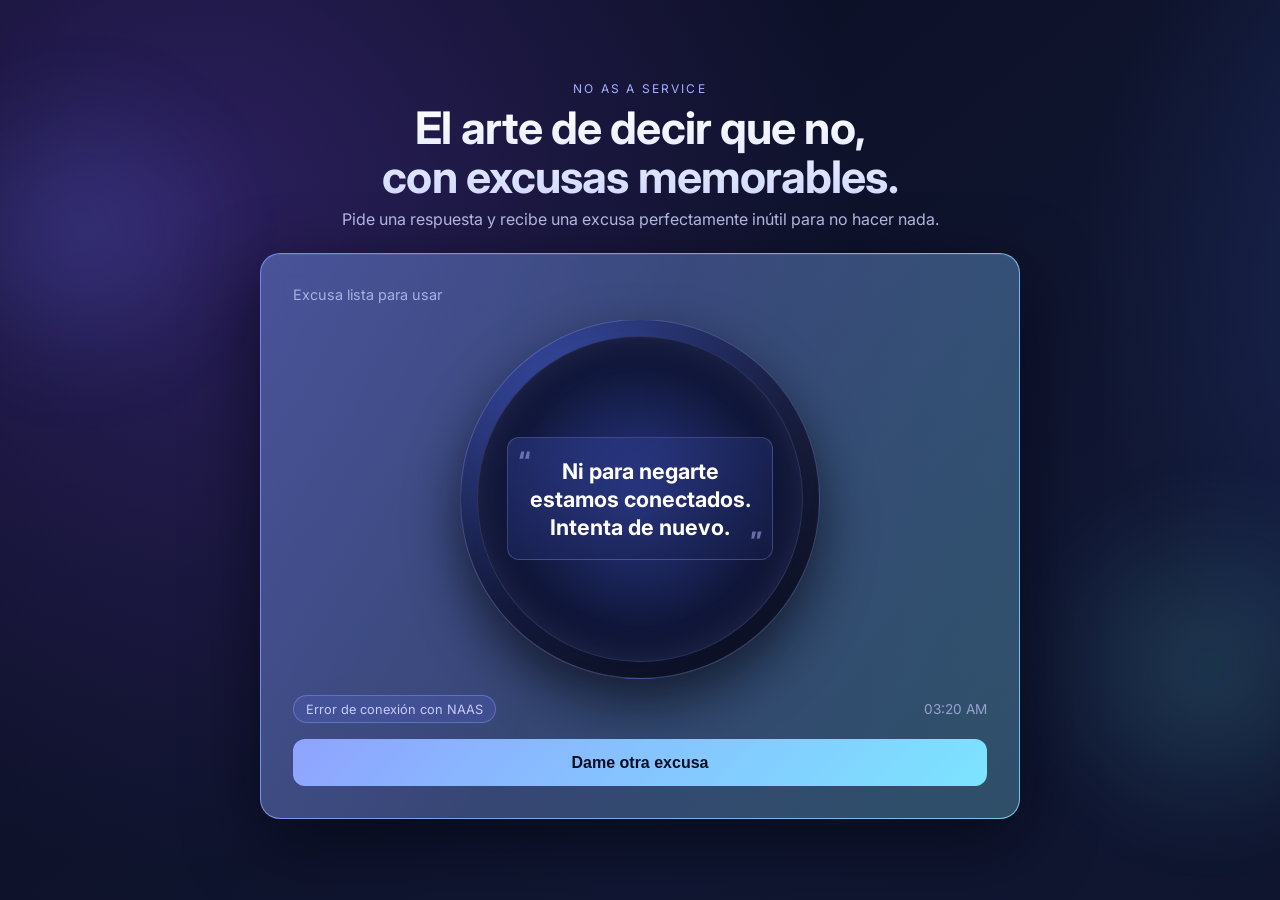
==== index.html @ c8d247c4 "first commit" ====
<!DOCTYPE html>
<html lang="es">
<head>
    <meta charset="UTF-8">
    <meta name="viewport" content="width=device-width, initial-scale=1.0">
    <title>No as a Service | Elegante</title>
    <link rel="preconnect" href="https://fonts.googleapis.com">
    <link rel="preconnect" href="https://fonts.gstatic.com" crossorigin>
    <link href="https://fonts.googleapis.com/css2?family=Inter:wght@400;500;600;700;800&display=swap" rel="stylesheet">
    <link rel="stylesheet" href="style.css">
</head>
<body>
    <div class="rain-layer" id="rainLayer" aria-hidden="true"></div>
    <main class="page">
        <section class="hero">
            <p class="eyebrow">No as a Service</p>
            <h1>El arte de decir que no,<br>con excusas memorables.</h1>
            <p class="subtitle">Pide una respuesta y recibe una excusa perfectamente inútil para no hacer nada.</p>
        </section>

        <section class="card" aria-live="polite">
            <p class="status" id="status">El oráculo está calentando su negatividad…</p>
            <div class="fortune-shell">
                <div class="fortune-core">
                    <blockquote class="phrase" id="phrase">Haz clic y recibe una negativa profesional.</blockquote>
                </div>
            </div>
            <p class="reject-stamp" id="rejectStamp" aria-hidden="true">DENEGADO</p>
            <div class="meta">
                <span class="badge" id="source">Sin juicio emitido</span>
                <span class="time" id="time">--:--</span>
            </div>
            <button class="cta" id="nextPhraseBtn" type="button">Dame otra excusa</button>
        </section>
    </main>

    <script src="app.js"></script>
</body>
</html>
---- style.css ----
* {
	box-sizing: border-box;
}

body {
	margin: 0;
	min-height: 100vh;
	font-family: 'Inter', system-ui, -apple-system, Segoe UI, Roboto, sans-serif;
	color: #ecebff;
	background:
		radial-gradient(circle at 10% 15%, #2c205e 0, transparent 32%),
		radial-gradient(circle at 85% 20%, #1e2f66 0, transparent 28%),
		linear-gradient(140deg, #090b1d 0%, #111733 40%, #0b1024 100%);
	background-size: 150% 150%, 150% 150%, 180% 180%;
	animation: auroraFlow 22s ease-in-out infinite;
	display: grid;
	place-items: center;
	padding: 2rem;
	position: relative;
	overflow: hidden;
}

body::before,
body::after {
	content: '';
	position: fixed;
	z-index: -1;
	border-radius: 50%;
	filter: blur(44px);
	opacity: 0.45;
	pointer-events: none;
}

body::before {
	width: 320px;
	height: 320px;
	left: -80px;
	top: 8%;
	background: radial-gradient(circle, rgba(109, 125, 255, 0.55) 0%, rgba(109, 125, 255, 0) 70%);
	animation: driftOne 16s ease-in-out infinite;
}

body::after {
	width: 360px;
	height: 360px;
	right: -110px;
	bottom: 6%;
	background: radial-gradient(circle, rgba(111, 235, 255, 0.42) 0%, rgba(111, 235, 255, 0) 70%);
	animation: driftTwo 18s ease-in-out infinite;
}

.page {
	width: min(760px, 100%);
	display: grid;
	gap: 1.5rem;
	position: relative;
	z-index: 2;
}

.hero {
	text-align: center;
	position: relative;
}

.eyebrow {
	margin: 0;
	text-transform: uppercase;
	letter-spacing: 0.18em;
	font-size: 0.75rem;
	color: #a7b0ff;
}

h1 {
	margin: 0.5rem 0 0.4rem;
	font-size: clamp(1.8rem, 4vw, 2.8rem);
	line-height: 1.1;
	letter-spacing: -0.02em;
	background: linear-gradient(180deg, #ffffff 0%, #cfd7ff 100%);
	-webkit-background-clip: text;
	background-clip: text;
	color: transparent;
}

.subtitle {
	margin: 0;
	color: #b8bde6;
	font-size: 1rem;
}

.card {
	background:
		linear-gradient(140deg, rgba(24, 31, 71, 0.62) 0%, rgba(11, 15, 35, 0.65) 100%) padding-box,
		linear-gradient(
			115deg,
			rgba(126, 145, 255, 0.9) 0%,
			rgba(136, 170, 255, 0.9) 16%,
			rgba(122, 214, 255, 0.9) 34%,
			rgba(139, 227, 255, 0.9) 50%,
			rgba(171, 201, 255, 0.9) 66%,
			rgba(186, 169, 255, 0.9) 82%,
			rgba(161, 159, 255, 0.9) 100%
		) border-box;
	border: 1px solid transparent;
	backdrop-filter: blur(12px);
	border-radius: 20px;
	padding: clamp(1.2rem, 4vw, 2rem);
	box-shadow:
		0 22px 70px rgba(3, 5, 16, 0.65),
		inset 0 1px 0 rgba(255, 255, 255, 0.08);
	display: grid;
	gap: 1rem;
	position: relative;
	overflow: hidden;
	background-size: 100% 100%, 260% 260%;
	animation: borderFlow 8.5s ease-in-out infinite alternate, borderGlow 3s ease-in-out infinite;
}

.card::before {
	content: '';
	position: absolute;
	inset: 0;
	background: linear-gradient(110deg, rgba(142, 158, 255, 0.16) 0%, rgba(142, 158, 255, 0) 45%);
	pointer-events: none;
}

.card::after {
	content: '';
	position: absolute;
	left: 0;
	top: 0;
	height: 3px;
	width: 100%;
	background: linear-gradient(90deg, rgba(124, 228, 255, 0) 0%, rgba(124, 228, 255, 0.95) 50%, rgba(124, 228, 255, 0) 100%);
	opacity: 0;
	pointer-events: none;
	transform: translateX(-100%);
}

.rain-layer {
	position: fixed;
	inset: 0;
	pointer-events: none;
	overflow: hidden;
	z-index: 1;
}

.rain-chip {
	position: absolute;
	top: -14vh;
	left: 0;
	font-size: 0.72rem;
	font-weight: 800;
	letter-spacing: 0.09em;
	padding: 0.28rem 0.5rem;
	border-radius: 999px;
	color: rgba(225, 232, 255, 0.7);
	background: rgba(110, 125, 255, 0.14);
	border: 1px solid rgba(168, 179, 255, 0.2);
	opacity: 0;
	transform: translateY(0) translateX(0) rotate(0deg);
	animation: rainDrop var(--chip-duration, 7s) linear 1 forwards;
}

.status {
	margin: 0;
	color: #a9b0e5;
	font-size: 0.9rem;
	position: relative;
	z-index: 2;
}

.fortune-shell {
	width: min(360px, 100%);
	aspect-ratio: 1;
	margin-inline: auto;
	border-radius: 50%;
	padding: 1rem;
	background: radial-gradient(circle at 32% 24%, #3449ad 0%, #111739 58%, #05070f 100%);
	border: 1px solid rgba(175, 188, 255, 0.28);
	box-shadow:
		inset 0 20px 55px rgba(255, 255, 255, 0.05),
		0 24px 52px rgba(5, 7, 18, 0.66);
	display: grid;
	place-items: center;
	transition: transform 260ms ease, filter 260ms ease, box-shadow 260ms ease;
	position: relative;
	z-index: 2;
	overflow: visible;
}

.fortune-shell.is-revealed {
	animation: revealSpin 520ms cubic-bezier(0.2, 0.8, 0.2, 1);
}

.fortune-core {
	width: 100%;
	height: 100%;
	border-radius: 50%;
	display: grid;
	place-items: center;
	padding: clamp(1.1rem, 3vw, 1.8rem);
	background: radial-gradient(circle at center, rgba(42, 57, 136, 0.95) 0%, rgba(10, 14, 38, 0.98) 72%);
	border: 1px solid rgba(169, 181, 255, 0.22);
	box-shadow: inset 0 0 34px rgba(130, 151, 255, 0.24);
	position: relative;
	z-index: 3;
}

.phrase {
	margin: 0;
	text-align: center;
	font-size: clamp(1rem, 2.8vw, 1.35rem);
	font-weight: 700;
	line-height: 1.3;
	color: #ffffff;
	transition: opacity 220ms ease, transform 220ms ease, filter 220ms ease;
	padding: clamp(0.85rem, 2.4vw, 1.15rem);
	border-radius: 12px;
	background: linear-gradient(160deg, rgba(67, 86, 196, 0.32) 0%, rgba(22, 30, 71, 0.66) 100%);
	border: 1px solid rgba(166, 177, 255, 0.25);
	position: relative;
}

.phrase::before,
.phrase::after {
	position: absolute;
	font-size: 1.5rem;
	font-weight: 800;
	color: rgba(178, 190, 255, 0.5);
}

.phrase::before {
	content: '“';
	left: 0.65rem;
	top: 0.4rem;
}

.phrase::after {
	content: '”';
	right: 0.65rem;
	bottom: 0.2rem;
}

.card.is-loading .phrase {
	opacity: 0.55;
	transform: translateY(2px);
	filter: blur(0.6px);
	animation: phraseBreath 1.1s ease-in-out infinite;
}

.card.is-loading .fortune-shell {
	animation: oracleShake 680ms ease-in-out infinite;
	filter: saturate(1.15);
	box-shadow:
		inset 0 20px 55px rgba(255, 255, 255, 0.05),
		0 22px 56px rgba(32, 53, 167, 0.45);
}

.card.is-loading .fortune-core {
	animation: oraclePulse 900ms ease-in-out infinite;
}

.card.is-loading {
	animation-duration: 3.6s, 1.25s;
}

.card.is-loading::after {
	opacity: 1;
	animation: scanLine 1.3s linear infinite;
}

.meta {
	display: flex;
	justify-content: space-between;
	align-items: center;
	gap: 0.75rem;
	position: relative;
	z-index: 2;
}

.reject-stamp {
	position: absolute;
	right: 1.25rem;
	bottom: 5.2rem;
	margin: 0;
	font-size: 0.82rem;
	font-weight: 800;
	letter-spacing: 0.12em;
	color: rgba(255, 126, 126, 0.95);
	border: 2px solid rgba(255, 126, 126, 0.9);
	border-radius: 8px;
	padding: 0.3rem 0.55rem;
	transform: rotate(-14deg) scale(0.6);
	opacity: 0;
	text-shadow: 0 0 10px rgba(255, 88, 88, 0.25);
	background: rgba(45, 7, 11, 0.25);
	pointer-events: none;
	z-index: 3;
}

.card.is-stamped .reject-stamp {
	animation: stampIn 560ms cubic-bezier(0.18, 0.82, 0.24, 1);
}

.badge {
	font-size: 0.8rem;
	color: #c5cbff;
	background: rgba(98, 110, 241, 0.2);
	border: 1px solid rgba(151, 161, 255, 0.4);
	border-radius: 999px;
	padding: 0.35rem 0.75rem;
}

.time {
	font-size: 0.85rem;
	color: #98a0d1;
}

.cta {
	border: 0;
	border-radius: 12px;
	padding: 0.9rem 1.1rem;
	font-size: 1rem;
	font-weight: 700;
	color: #0a0f25;
	background: linear-gradient(135deg, #8fa3ff 0%, #7ce4ff 100%);
	cursor: pointer;
	transition: transform 160ms ease, box-shadow 160ms ease, filter 160ms ease;
	position: relative;
	overflow: hidden;
	z-index: 2;
}

.cta::after {
	content: '';
	position: absolute;
	top: 0;
	left: -40%;
	width: 30%;
	height: 100%;
	background: linear-gradient(100deg, rgba(255, 255, 255, 0), rgba(255, 255, 255, 0.45), rgba(255, 255, 255, 0));
	transform: skewX(-20deg);
	transition: left 320ms ease;
}

.cta:hover {
	transform: translateY(-1px);
	box-shadow: 0 14px 28px rgba(124, 228, 255, 0.25);
	filter: saturate(1.1);
}

.cta:hover::after {
	left: 115%;
}

.cta:active {
	transform: translateY(0);
}

.cta:disabled {
	opacity: 0.65;
	cursor: wait;
}

.cta.is-loading {
	filter: saturate(0.95);
}

.cta.is-loading::after {
	left: -50%;
	animation: buttonSweep 1s linear infinite;
}

body.is-fetching::before {
	animation-duration: 7.5s;
	opacity: 0.58;
}

body.is-fetching::after {
	animation-duration: 8.5s;
	opacity: 0.56;
}

@media (prefers-reduced-motion: reduce) {
	body::before,
	body::after,
	.phrase,
	.cta {
		transition: none;
		animation: none;
	}

	body,
	.card::after {
		animation: none;
	}

	.card {
		animation: none;
	}

	.no-chip,
	.reject-stamp,
	.card.is-stamped .reject-stamp {
		animation: none !important;
	}

	.rain-chip {
		animation: none !important;
	}

	.fortune-shell,
	.fortune-shell.is-revealed,
	.card.is-loading .fortune-shell,
	.card.is-loading .fortune-core {
		animation: none !important;
	}
}

@keyframes auroraFlow {
	0%,
	100% {
		background-position: 0% 0%, 100% 0%, 50% 50%;
	}
	50% {
		background-position: 18% 20%, 82% 30%, 50% 65%;
	}
}

@keyframes driftOne {
	0%,
	100% {
		transform: translateY(0) translateX(0);
	}
	50% {
		transform: translateY(-20px) translateX(12px);
	}
}

@keyframes driftTwo {
	0%,
	100% {
		transform: translateY(0) translateX(0);
	}
	50% {
		transform: translateY(16px) translateX(-14px);
	}
}

@keyframes scanLine {
	0% {
		transform: translateX(-100%);
	}
	100% {
		transform: translateX(100%);
	}
}

@keyframes phraseBreath {
	0%,
	100% {
		opacity: 0.45;
		transform: translateY(2px) scale(0.995);
	}
	50% {
		opacity: 0.72;
		transform: translateY(0) scale(1);
	}
}

@keyframes buttonSweep {
	0% {
		left: -50%;
	}
	100% {
		left: 120%;
	}
}

@keyframes oracleShake {
	0%,
	100% {
		transform: rotate(0deg) translateY(0);
	}
	25% {
		transform: rotate(-1deg) translateY(-2px);
	}
	75% {
		transform: rotate(1deg) translateY(2px);
	}
}

@keyframes oraclePulse {
	0%,
	100% {
		box-shadow: inset 0 0 14px rgba(130, 151, 255, 0.1);
	}
	50% {
		box-shadow: inset 0 0 36px rgba(140, 165, 255, 0.34);
	}
}

@keyframes revealSpin {
	0% {
		transform: rotate(0deg) scale(0.98);
	}
	55% {
		transform: rotate(10deg) scale(1.01);
	}
	100% {
		transform: rotate(0deg) scale(1);
	}
}

@keyframes rainDrop {
	0% {
		opacity: 0;
		transform: translateY(-10vh) translateX(0) rotate(0deg);
	}
	12% {
		opacity: 0.52;
	}
	86% {
		opacity: 0.48;
	}
	100% {
		opacity: 0;
		transform: translateY(115vh) translateX(var(--chip-drift, 12px)) rotate(var(--chip-rotation, 5deg));
	}
}

@keyframes stampIn {
	0% {
		opacity: 0;
		transform: rotate(-14deg) scale(0.5);
	}
	50% {
		opacity: 0.98;
		transform: rotate(-14deg) scale(1.12);
	}
	100% {
		opacity: 0.82;
		transform: rotate(-14deg) scale(1);
	}
}

@keyframes borderFlow {
	0% {
		background-position: 0 0, 0% 50%;
	}
	100% {
		background-position: 0 0, 100% 50%;
	}
}

@keyframes borderGlow {
	0%,
	100% {
		box-shadow:
			0 22px 70px rgba(3, 5, 16, 0.65),
			0 0 0 rgba(110, 230, 255, 0),
			inset 0 1px 0 rgba(255, 255, 255, 0.08);
	}
	50% {
		box-shadow:
			0 22px 70px rgba(3, 5, 16, 0.65),
			0 0 18px rgba(120, 234, 255, 0.2),
			inset 0 1px 0 rgba(255, 255, 255, 0.12);
	}
}

@media (max-width: 560px) {
	body {
		padding: 1rem;
	}

	.meta {
		flex-direction: column;
		align-items: flex-start;
	}

	.reject-stamp {
		right: 1rem;
		bottom: 5rem;
	}

	.fortune-core {
		padding: 1.2rem;
	}

}
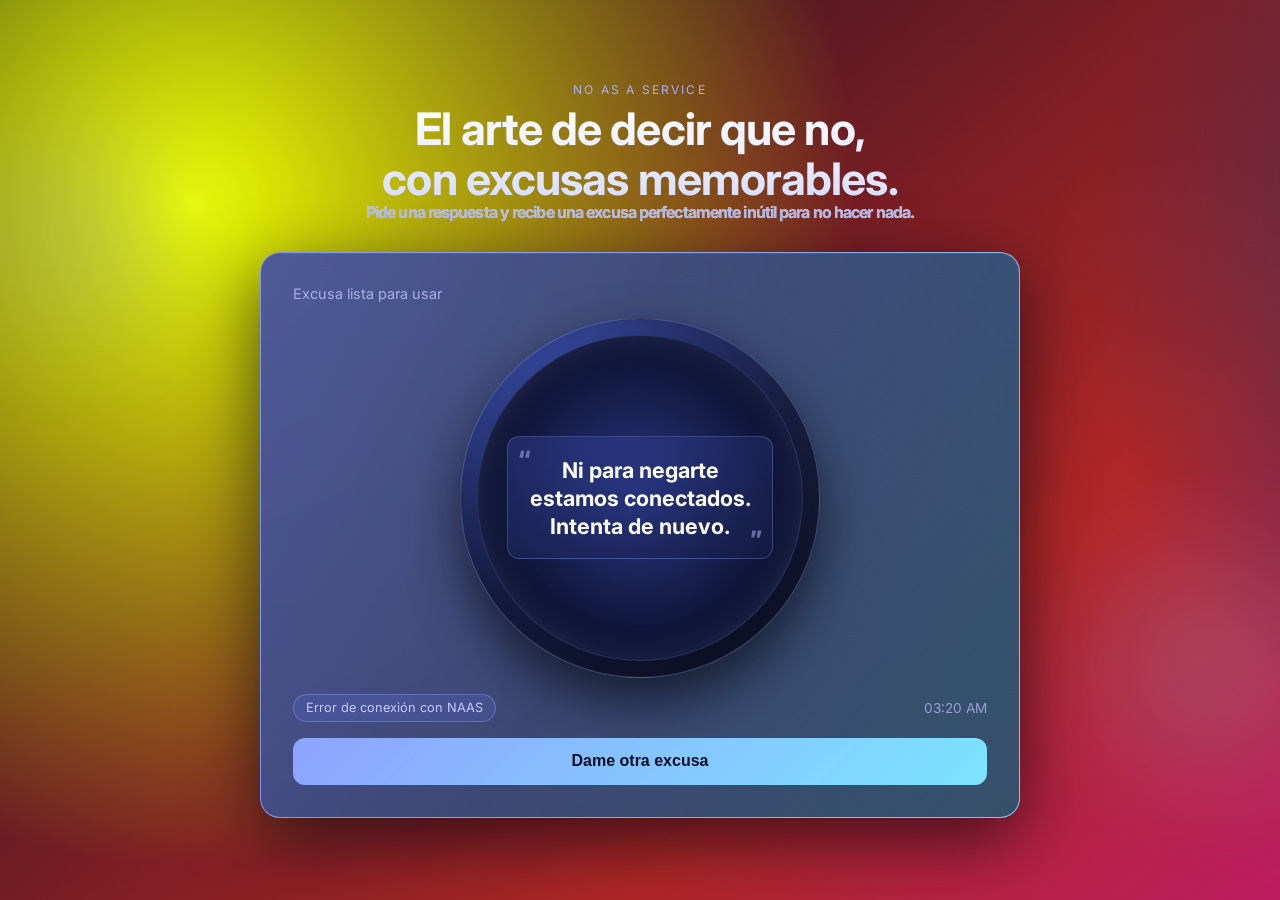
==== commit 1b585da8: "style gradient change" ====
--- a/index.html
+++ b/index.html
@@ -14,7 +14,7 @@
     <main class="page">
         <section class="hero">
             <p class="eyebrow">No as a Service</p>
-            <h1>El arte de decir que no,<br>con excusas memorables.</h1>
+            <h1>El arte de decir que no,<br>con excusas memorables.</Nh1>
             <p class="subtitle">Pide una respuesta y recibe una excusa perfectamente inútil para no hacer nada.</p>
         </section>
 
--- a/style.css
+++ b/style.css
@@ -6,11 +6,11 @@
 	margin: 0;
 	min-height: 100vh;
 	font-family: 'Inter', system-ui, -apple-system, Segoe UI, Roboto, sans-serif;
-	color: #ecebff;
+	color: #0d00ff;
 	background:
-		radial-gradient(circle at 10% 15%, #2c205e 0, transparent 32%),
+		radial-gradient(circle at 10% 15%, #eeff00 0, transparent 32%),
 		radial-gradient(circle at 85% 20%, #1e2f66 0, transparent 28%),
-		linear-gradient(140deg, #090b1d 0%, #111733 40%, #0b1024 100%);
+		linear-gradient(140deg, #090b1d 0%, #b12727 40%, #e100ff 100%);
 	background-size: 150% 150%, 150% 150%, 180% 180%;
 	animation: auroraFlow 22s ease-in-out infinite;
 	display: grid;
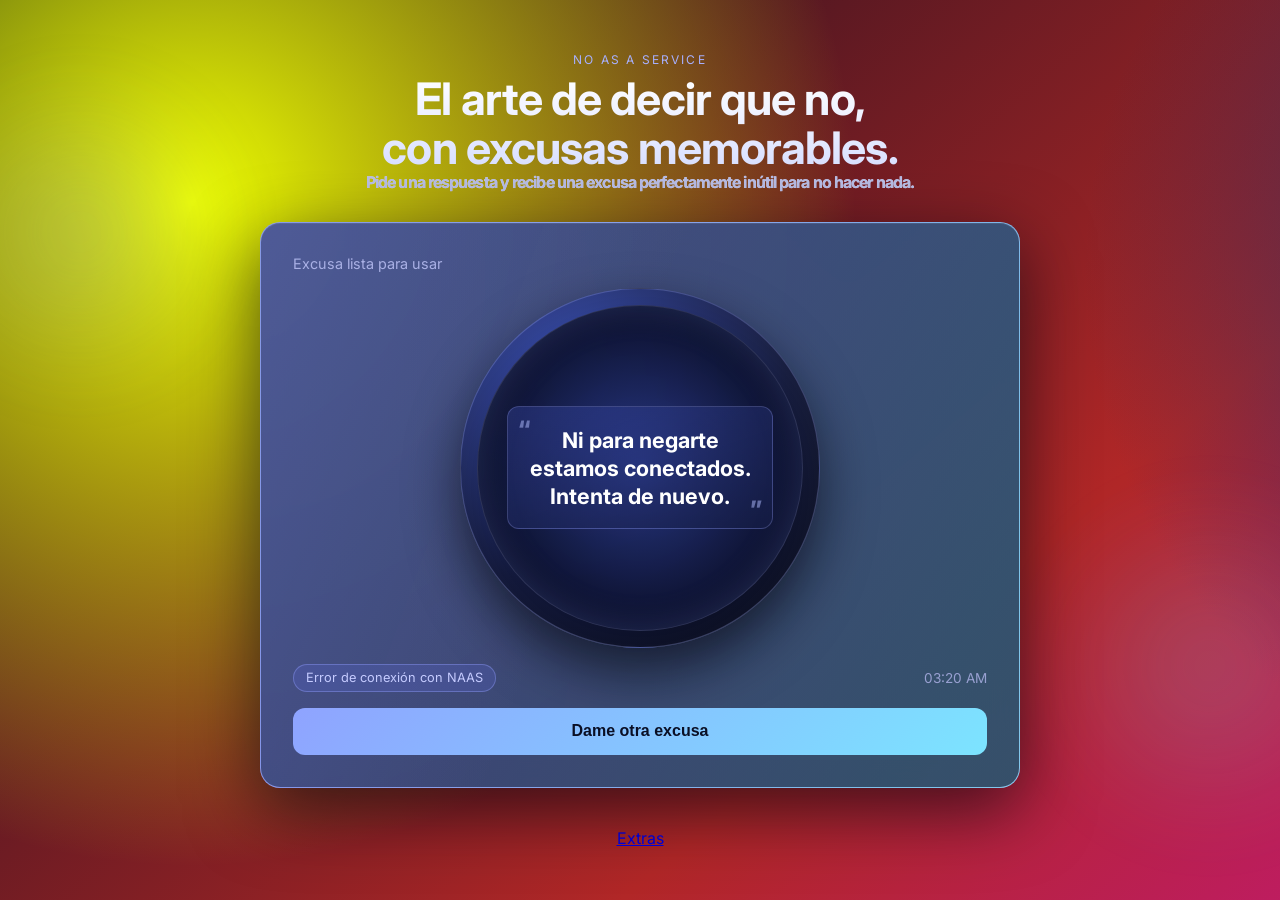
==== commit 9e83fae5: "pagina nueva" ====
--- a/index.html
+++ b/index.html
@@ -33,6 +33,9 @@
             <button class="cta" id="nextPhraseBtn" type="button">Dame otra excusa</button>
         </section>
     </main>
+    <footer>
+        <a href="extras.html">Extras</a>
+    </footer>
 
     <script src="app.js"></script>
 </body>
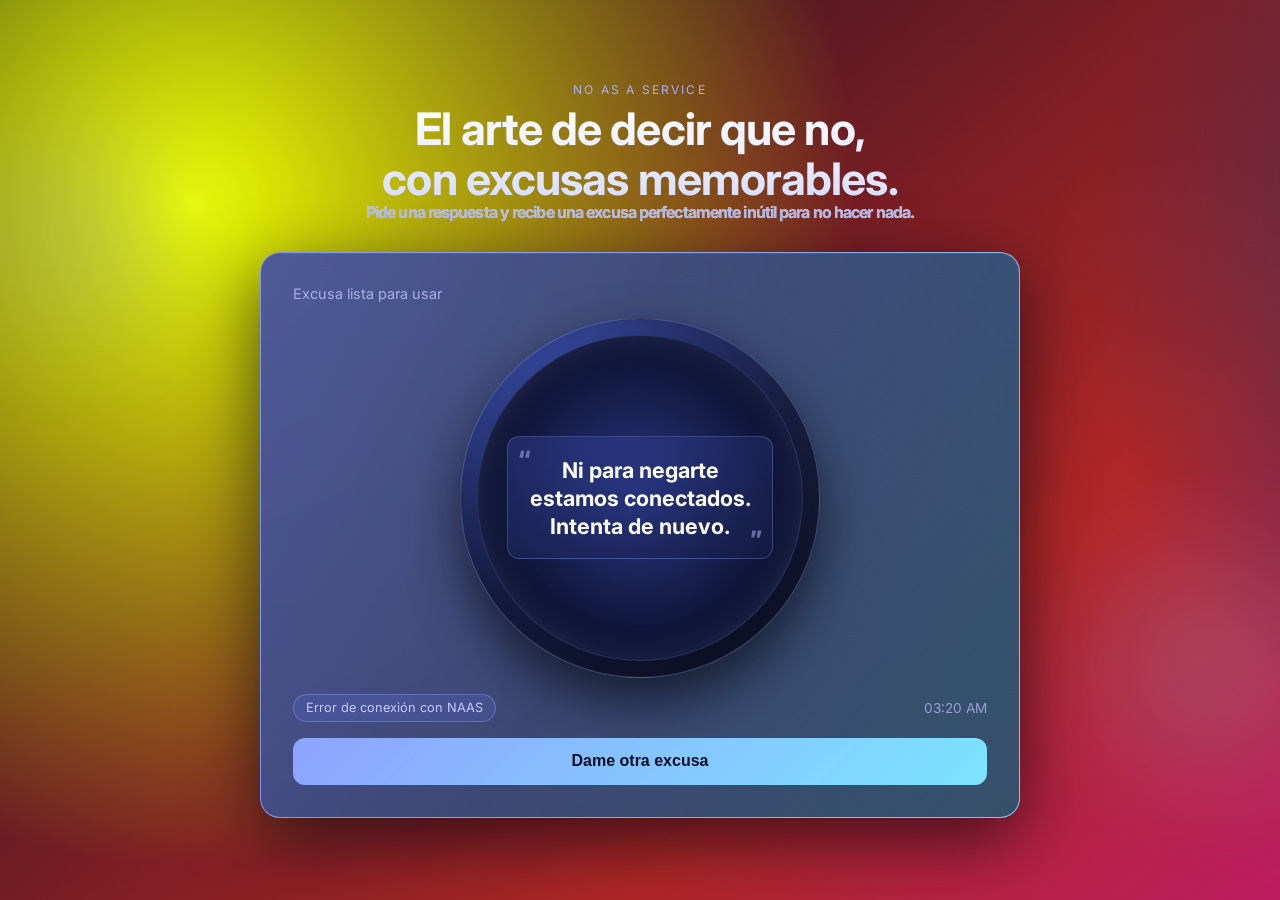
==== commit ff35825e: "Merge pull request #1 from Cajaf/debug merge style gradient change and new page" ====
--- a/index.html
+++ b/index.html
@@ -33,9 +33,6 @@
             <button class="cta" id="nextPhraseBtn" type="button">Dame otra excusa</button>
         </section>
     </main>
-    <footer>
-        <a href="extras.html">Extras</a>
-    </footer>
 
     <script src="app.js"></script>
 </body>
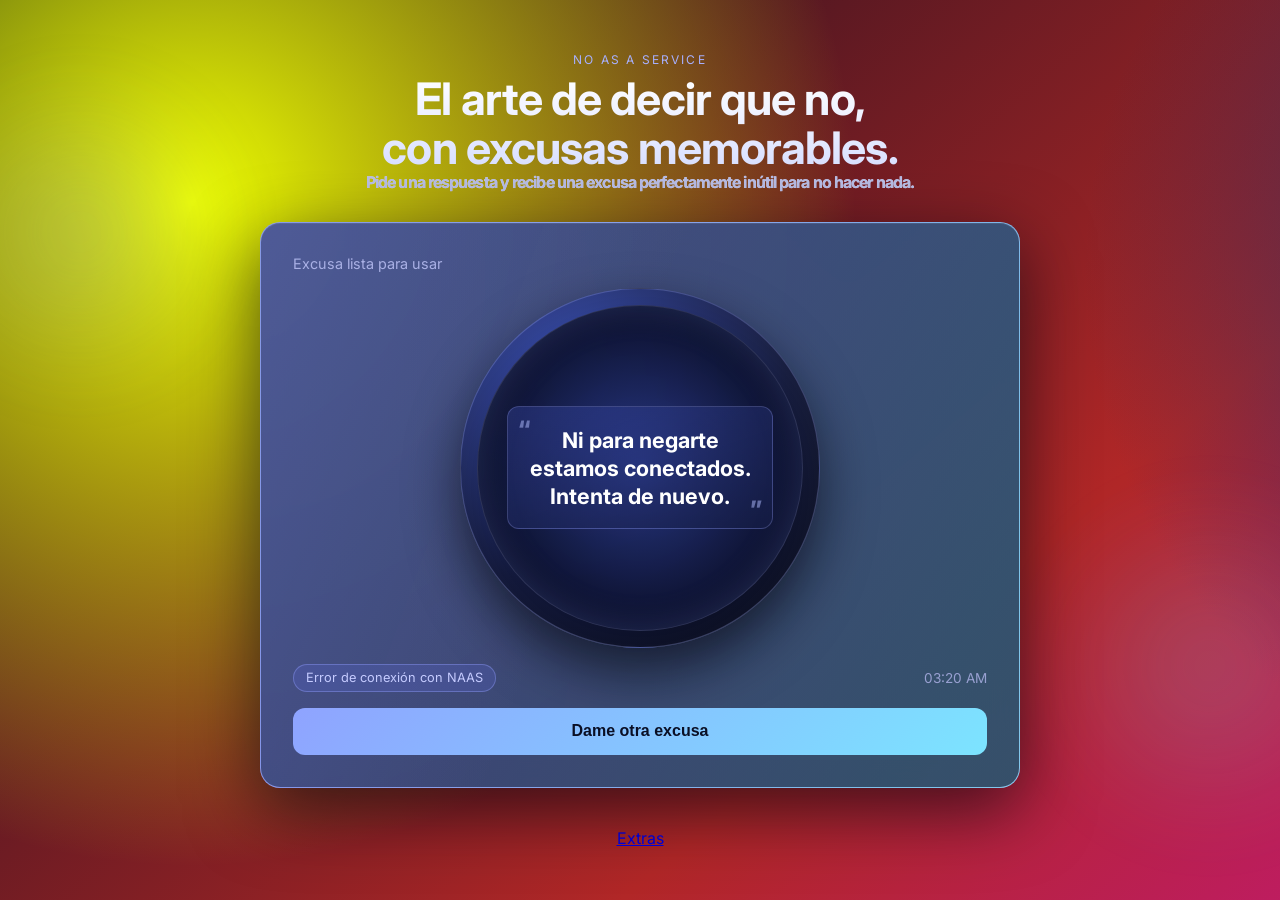
==== commit 32a780e7: "Merge pull request #2 from Cajaf/debug pagina nueva" ====
--- a/index.html
+++ b/index.html
@@ -33,6 +33,9 @@
             <button class="cta" id="nextPhraseBtn" type="button">Dame otra excusa</button>
         </section>
     </main>
+    <footer>
+        <a href="extras.html">Extras</a>
+    </footer>
 
     <script src="app.js"></script>
 </body>
